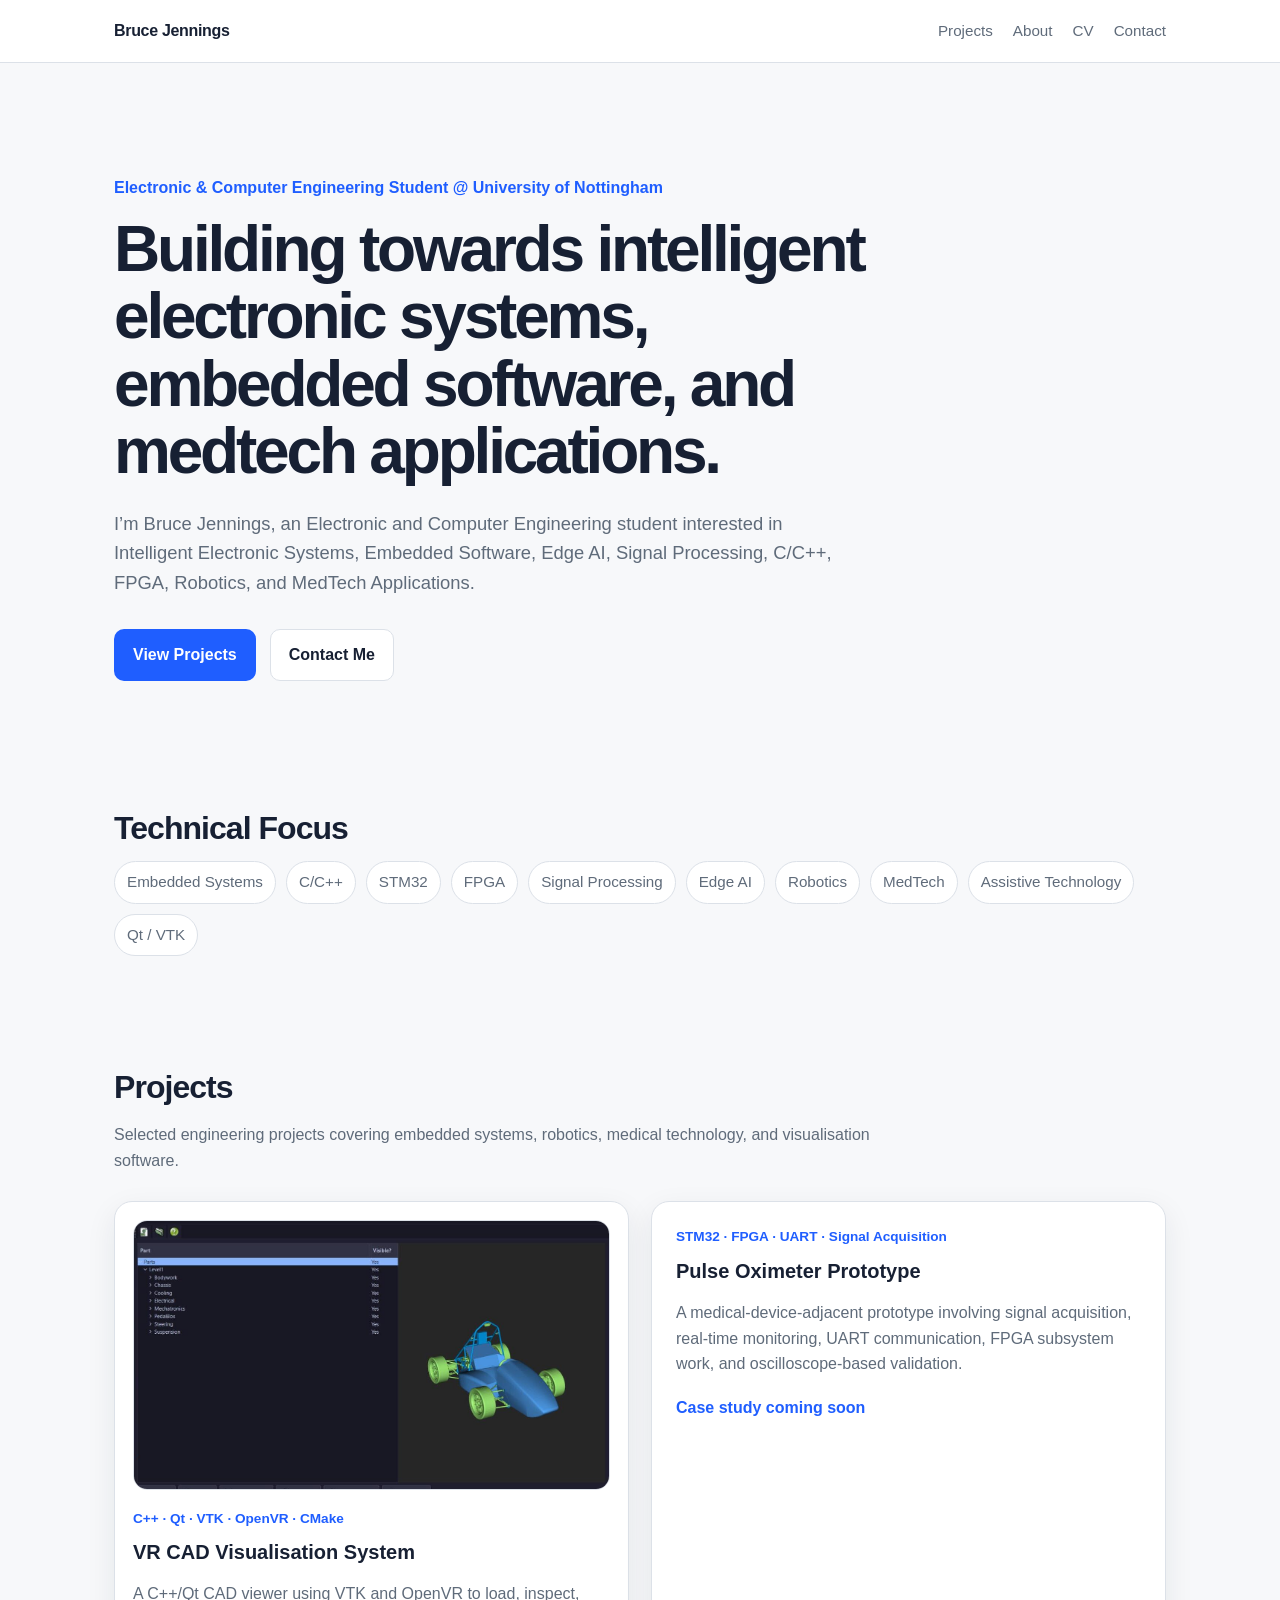
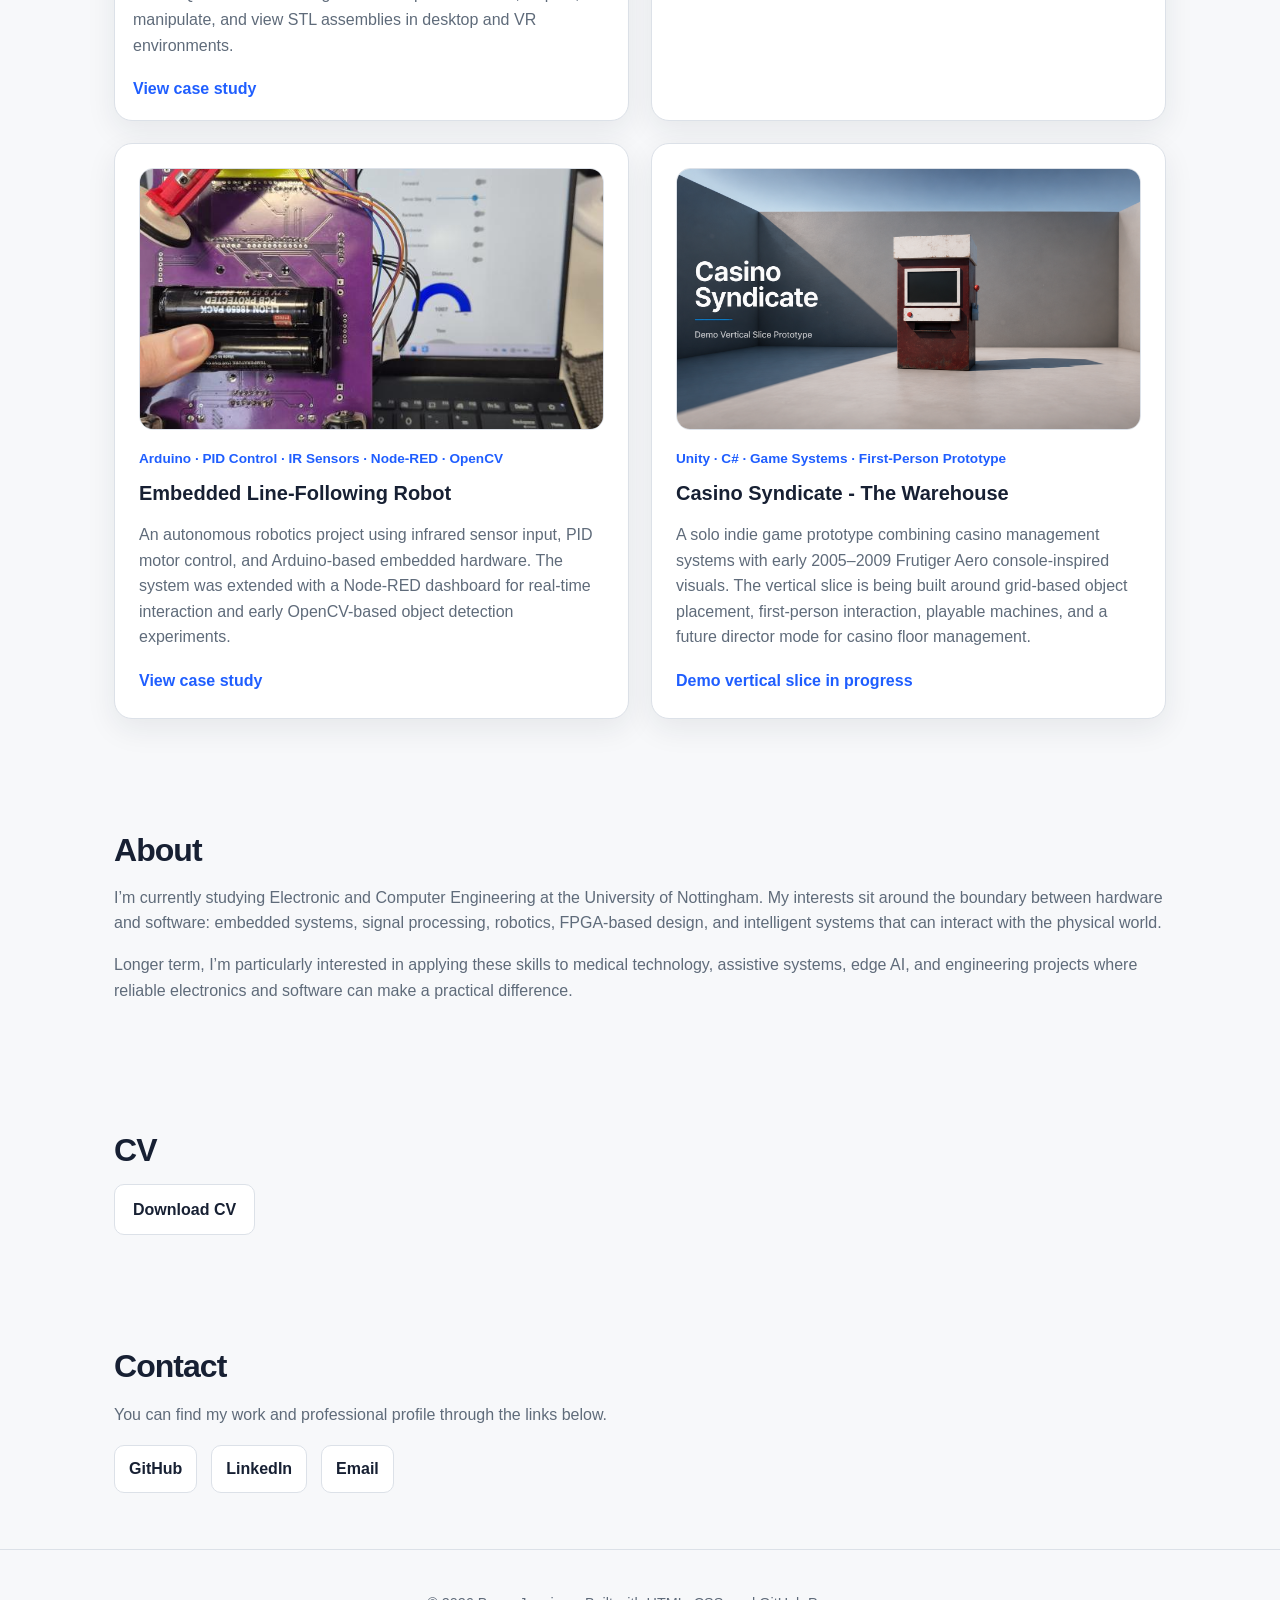
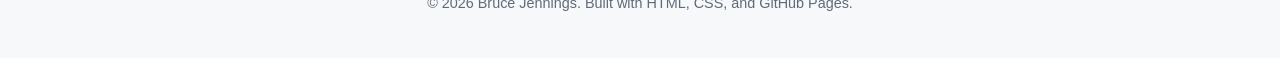
==== index.html @ 576ebb27 "Add embedded line-following robot case study" ====
﻿<!DOCTYPE html>
<html lang="en">
<head>
    <meta charset="UTF-8" />
    <meta name="viewport" content="width=device-width, initial-scale=1.0" />

    <title>Bruce Jennings | Electronic & Computer Engineering</title>

    <meta name="description"
          content="Personal portfolio of Bruce Jennings, an Electronic and Computer Engineering student interested in embedded software, intelligent electronic systems, edge AI, signal processing, FPGA, robotics, and medtech applications." />

    <link rel="stylesheet" href="style.css?v=4" />
</head>

<body>
    <header class="site-header">
        <nav class="nav">
            <a href="#home" class="logo">Bruce Jennings</a>

            <div class="nav-links">
                <a href="#projects">Projects</a>
                <a href="#about">About</a>
                <a href="#cv">CV</a>
                <a href="#contact">Contact</a>
            </div>
        </nav>
    </header>

    <main>
        <section id="home" class="hero">
            <div class="hero-content">
                <p class="eyebrow">Electronic & Computer Engineering Student @ University of Nottingham</p>

                <h1>Building towards intelligent electronic systems, embedded software, and medtech applications.</h1>

                <p class="hero-text">
                    I’m Bruce Jennings, an Electronic and Computer Engineering student interested in Intelligent Electronic Systems,
                    Embedded Software, Edge AI, Signal Processing, C/C++, FPGA, Robotics, and MedTech Applications.
                </p>

                <div class="hero-actions">
                    <a href="#projects" class="button primary">View Projects</a>
                    <a href="#contact" class="button secondary">Contact Me</a>
                </div>
            </div>
        </section>

        <section class="section" id="focus">
            <h2>Technical Focus</h2>

            <div class="tag-list">
                <span>Embedded Systems</span>
                <span>C/C++</span>
                <span>STM32</span>
                <span>FPGA</span>
                <span>Signal Processing</span>
                <span>Edge AI</span>
                <span>Robotics</span>
                <span>MedTech</span>
                <span>Assistive Technology</span>
                <span>Qt / VTK</span>
            </div>
        </section>

        <section class="section" id="projects">
            <div class="section-heading">
                <h2>Projects</h2>
                <p>Selected engineering projects covering embedded systems, robotics, medical technology, and visualisation software.</p>
            </div>

            <div class="project-grid">
                <article class="project-card featured-project">
                    <a href="projects/vr-cad-visualisation-system.html" class="project-image-link">
                        <img src="assets/images/projects/vr-cad/vr-cad-ui.jpg"
                             alt="Desktop interface of the VR CAD Visualisation System"
                             class="project-image" />
                    </a>

                    <div class="project-meta">C++ · Qt · VTK · OpenVR · CMake</div>
                    <h3>VR CAD Visualisation System</h3>
                    <p>
                        A C++/Qt CAD viewer using VTK and OpenVR to load, inspect, manipulate, and view STL assemblies
                        in desktop and VR environments.
                    </p>
                    <a href="projects/vr-cad-visualisation-system.html" class="project-link">View case study</a>
                </article>

                <article class="project-card">
                    <div class="project-meta">STM32 · FPGA · UART · Signal Acquisition</div>
                    <h3>Pulse Oximeter Prototype</h3>
                    <p>
                        A medical-device-adjacent prototype involving signal acquisition, real-time monitoring,
                        UART communication, FPGA subsystem work, and oscilloscope-based validation.
                    </p>
                    <a href="#" class="project-link">Case study coming soon</a>
                </article>

                <article class="project-card">
                    <a href="projects/embedded-line-following-robot.html" class="project-image-link">
                        <img src="assets/images/projects/line-following-robot/node-red-interface.jpg"
                             alt="Embedded line-following robot with Node-RED dashboard interface"
                             class="project-image" />
                    </a>

                    <div class="project-meta">Arduino · PID Control · IR Sensors · Node-RED · OpenCV</div>
                    <h3>Embedded Line-Following Robot</h3>
                    <p>
                        An autonomous robotics project using infrared sensor input, PID motor control, and Arduino-based embedded hardware.
                        The system was extended with a Node-RED dashboard for real-time interaction and early OpenCV-based object detection experiments.
                    </p>
                    <a href="projects/embedded-line-following-robot.html" class="project-link">View case study</a>
                </article>

                <article class="project-card">
                    <a href="#" class="project-image-link">
                        <img src="assets/images/projects/casino-syndicate-thumbnail/casino-syndicate-thumbnail.png"
                             alt="Casino Syndicate vertical slice prototype showing a rusty slot machine in a greybox demo environment"
                             class="project-image" />
                    </a>

                    <div class="project-meta">Unity · C# · Game Systems · First-Person Prototype</div>
                    <h3>Casino Syndicate - The Warehouse</h3>
                    <p>
                        A solo indie game prototype combining casino management systems with early 2005–2009 Frutiger Aero console-inspired visuals. 
                        The vertical slice is being built around grid-based object placement, first-person interaction, playable machines, 
                        and a future director mode for casino floor management.

                    </p>
                    <a href="#" class="project-link">Demo vertical slice in progress</a>
                </article>
            </div>
        </section>

        <section class="section about-section" id="about">
            <div>
                <h2>About</h2>
                <p>
                    I’m currently studying Electronic and Computer Engineering at the University of Nottingham.
                    My interests sit around the boundary between hardware and software: embedded systems, signal processing,
                    robotics, FPGA-based design, and intelligent systems that can interact with the physical world.
                </p>

                <p>
                    Longer term, I’m particularly interested in applying these skills to medical technology,
                    assistive systems, edge AI, and engineering projects where reliable electronics and software can make
                    a practical difference.
                </p>
            </div>
        </section>

        <section class="section" id="cv">
            <h2>CV</h2>

            <a href="assets/cv/Bruce_Jennings_CV.pdf" class="button secondary">Download CV</a>
        </section>

        <section class="section" id="contact">
            <h2>Contact</h2>
            <p>
                You can find my work and professional profile through the links below.
            </p>

            <div class="contact-links">
                <a href="https://github.com/br-je" target="_blank" rel="noopener noreferrer">GitHub</a>
                <a href="https://www.linkedin.com/" target="_blank" rel="noopener noreferrer">LinkedIn</a>
                <a href="mailto:bruce.jennings.email0@gmail.com">Email</a>
            </div>
        </section>
    </main>

    <footer class="site-footer">
        <p>© 2026 Bruce Jennings. Built with HTML, CSS, and GitHub Pages.</p>
    </footer>
</body>
</html>
---- style.css ----
﻿:root {
    --bg: #f7f8fa;
    --surface: #ffffff;
    --text: #172033;
    --muted: #5f6b7a;
    --border: #dce1e8;
    --accent: #1f5eff;
    --accent-dark: #1746bd;
    --card-shadow: 0 10px 30px rgba(23, 32, 51, 0.08);
}

* {
    box-sizing: border-box;
}

html {
    scroll-behavior: smooth;
}

body {
    margin: 0;
    font-family: Arial, Helvetica, sans-serif;
    background: var(--bg);
    color: var(--text);
    line-height: 1.6;
}

a {
    color: inherit;
}

.site-header {
    background: rgba(255, 255, 255, 0.92);
    border-bottom: 1px solid var(--border);
    position: sticky;
    top: 0;
    z-index: 10;
    backdrop-filter: blur(10px);
}

.nav {
    max-width: 1100px;
    margin: 0 auto;
    padding: 18px 24px;
    display: flex;
    justify-content: space-between;
    align-items: center;
}

.logo {
    font-weight: 700;
    text-decoration: none;
    letter-spacing: -0.02em;
}

.nav-links {
    display: flex;
    gap: 20px;
}

    .nav-links a {
        text-decoration: none;
        color: var(--muted);
        font-size: 0.95rem;
    }

        .nav-links a:hover {
            color: var(--accent);
        }

.hero {
    max-width: 1100px;
    margin: 0 auto;
    padding: 96px 24px 72px;
}

.hero-content {
    max-width: 820px;
}

.eyebrow {
    color: var(--accent);
    font-weight: 700;
    margin-bottom: 16px;
}

h1 {
    font-size: clamp(2.2rem, 5vw, 4.4rem);
    line-height: 1.05;
    letter-spacing: -0.05em;
    margin: 0 0 24px;
}

.hero-text {
    font-size: 1.15rem;
    color: var(--muted);
    max-width: 720px;
    margin-bottom: 32px;
}

.hero-actions {
    display: flex;
    flex-wrap: wrap;
    gap: 14px;
}

.button {
    display: inline-block;
    padding: 12px 18px;
    border-radius: 10px;
    text-decoration: none;
    font-weight: 700;
    border: 1px solid transparent;
}

    .button.primary {
        background: var(--accent);
        color: white;
    }

        .button.primary:hover {
            background: var(--accent-dark);
        }

    .button.secondary {
        background: var(--surface);
        border-color: var(--border);
        color: var(--text);
    }

        .button.secondary:hover {
            border-color: var(--accent);
            color: var(--accent);
        }

.section {
    max-width: 1100px;
    margin: 0 auto;
    padding: 56px 24px;
}

.section-heading {
    max-width: 760px;
    margin-bottom: 28px;
}

h2 {
    font-size: 2rem;
    line-height: 1.2;
    letter-spacing: -0.03em;
    margin: 0 0 14px;
}

h3 {
    font-size: 1.25rem;
    line-height: 1.3;
    margin: 10px 0 12px;
}

.section p {
    color: var(--muted);
}

.tag-list {
    display: flex;
    flex-wrap: wrap;
    gap: 10px;
}

    .tag-list span {
        background: var(--surface);
        border: 1px solid var(--border);
        padding: 8px 12px;
        border-radius: 999px;
        color: var(--muted);
        font-size: 0.95rem;
    }

.project-grid {
    display: grid;
    grid-template-columns: repeat(2, minmax(0, 1fr));
    gap: 22px;
}

.project-card {
    background: var(--surface);
    border: 1px solid var(--border);
    border-radius: 18px;
    padding: 24px;
    box-shadow: var(--card-shadow);
}

.project-meta {
    color: var(--accent);
    font-size: 0.85rem;
    font-weight: 700;
}

.project-card p {
    color: var(--muted);
    margin-bottom: 18px;
}

.project-link {
    color: var(--accent);
    font-weight: 700;
    text-decoration: none;
}

    .project-link:hover {
        text-decoration: underline;
    }

.project-image-link {
    display: block;
    width: 100%;
    margin-bottom: 18px;
    border-radius: 14px;
    overflow: hidden;
    border: 1px solid var(--border);
    background: var(--bg);
}

.project-image {
    display: block;
    width: 100%;
    max-width: 100%;
    height: auto;
    aspect-ratio: 16 / 9;
    object-fit: cover;
    background: #111827;
    transition: transform 0.25s ease;
}

.project-image-link:hover .project-image {
    transform: scale(1.03);
}

.featured-project {
    padding: 18px;
}

.about-section {
    display: grid;
    grid-template-columns: 1fr;
}

.contact-links {
    display: flex;
    flex-wrap: wrap;
    gap: 14px;
    margin-top: 18px;
}

    .contact-links a {
        background: var(--surface);
        border: 1px solid var(--border);
        border-radius: 10px;
        padding: 10px 14px;
        text-decoration: none;
        font-weight: 700;
    }

        .contact-links a:hover {
            border-color: var(--accent);
            color: var(--accent);
        }

.site-footer {
    border-top: 1px solid var(--border);
    padding: 28px 24px;
    text-align: center;
    color: var(--muted);
    font-size: 0.9rem;
}

@media (max-width: 760px) {
    .nav {
        align-items: flex-start;
        gap: 14px;
        flex-direction: column;
    }

    .nav-links {
        flex-wrap: wrap;
        gap: 12px;
    }

    .hero {
        padding-top: 64px;
    }

    .project-grid {
        grid-template-columns: 1fr;
    }
}

.project-hero {
    max-width: 1100px;
    margin: 0 auto;
    padding: 72px 24px 40px;
}

.back-link {
    display: inline-block;
    margin-bottom: 28px;
    color: var(--muted);
    text-decoration: none;
    font-weight: 700;
}

    .back-link:hover {
        color: var(--accent);
    }

.project-showcase {
    padding-top: 24px;
}

.case-study-image {
    width: 100%;
    display: block;
    border-radius: 18px;
    border: 1px solid var(--border);
    box-shadow: var(--card-shadow);
    background: var(--surface);
    object-fit: cover;
}

    .case-study-image.large {
        margin-bottom: 22px;
    }

.image-grid {
    display: grid;
    grid-template-columns: repeat(2, minmax(0, 1fr));
    gap: 22px;
}

    .image-grid .case-study-image {
        aspect-ratio: 16 / 9;
    }

.case-study-layout {
    display: grid;
    grid-template-columns: minmax(0, 2fr) minmax(260px, 1fr);
    gap: 32px;
    align-items: start;
}

.case-study-main {
    background: var(--surface);
    border: 1px solid var(--border);
    border-radius: 18px;
    padding: 28px;
    box-shadow: var(--card-shadow);
}

    .case-study-main h2 {
        font-size: 1.45rem;
        margin-top: 28px;
    }

        .case-study-main h2:first-child {
            margin-top: 0;
        }

.case-study-list {
    color: var(--muted);
    padding-left: 20px;
}

    .case-study-list li {
        margin-bottom: 8px;
    }

.case-study-sidebar {
    display: grid;
    gap: 18px;
}

.sidebar-card {
    background: var(--surface);
    border: 1px solid var(--border);
    border-radius: 18px;
    padding: 22px;
    box-shadow: var(--card-shadow);
}

    .sidebar-card h3 {
        margin-top: 0;
    }

.tag-list.compact {
    gap: 8px;
}

    .tag-list.compact span {
        font-size: 0.85rem;
        padding: 7px 10px;
    }

@media (max-width: 860px) {
    .case-study-layout {
        grid-template-columns: 1fr;
    }

    .image-grid {
        grid-template-columns: 1fr;
    }
}
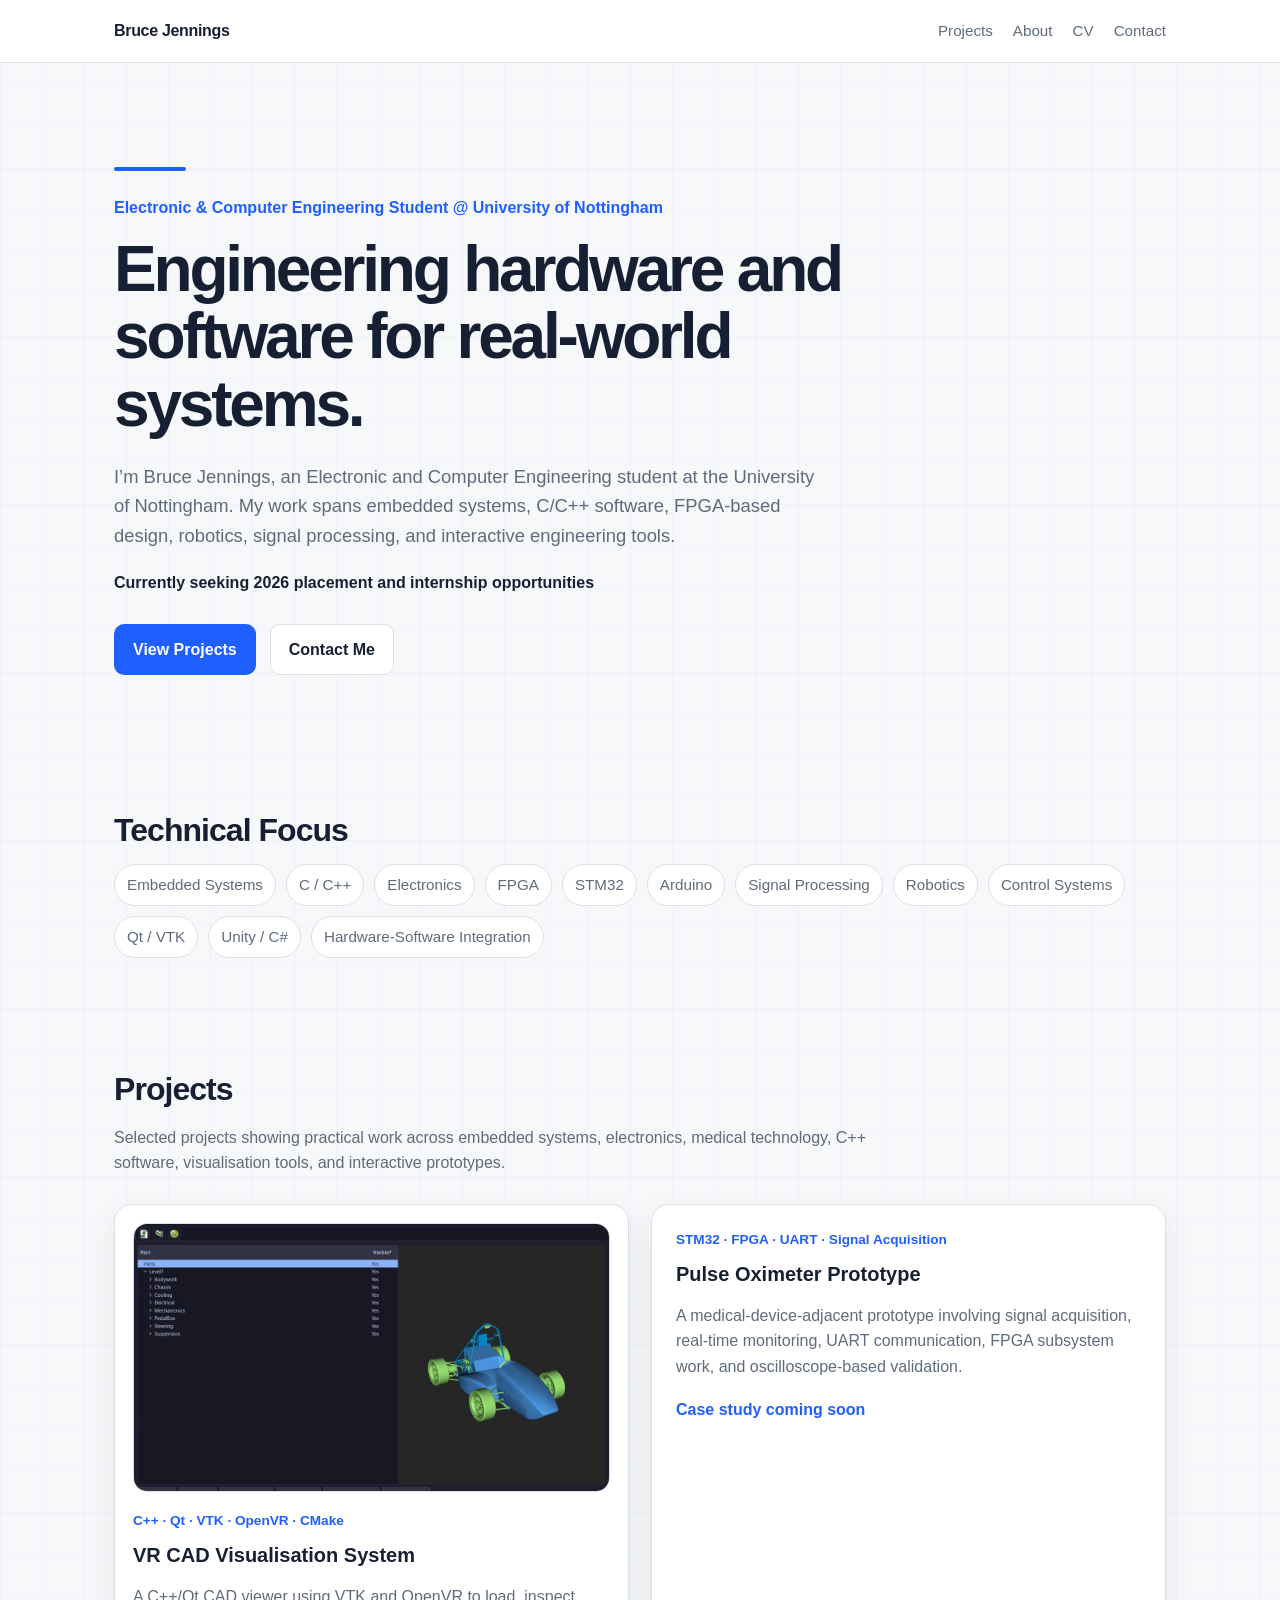
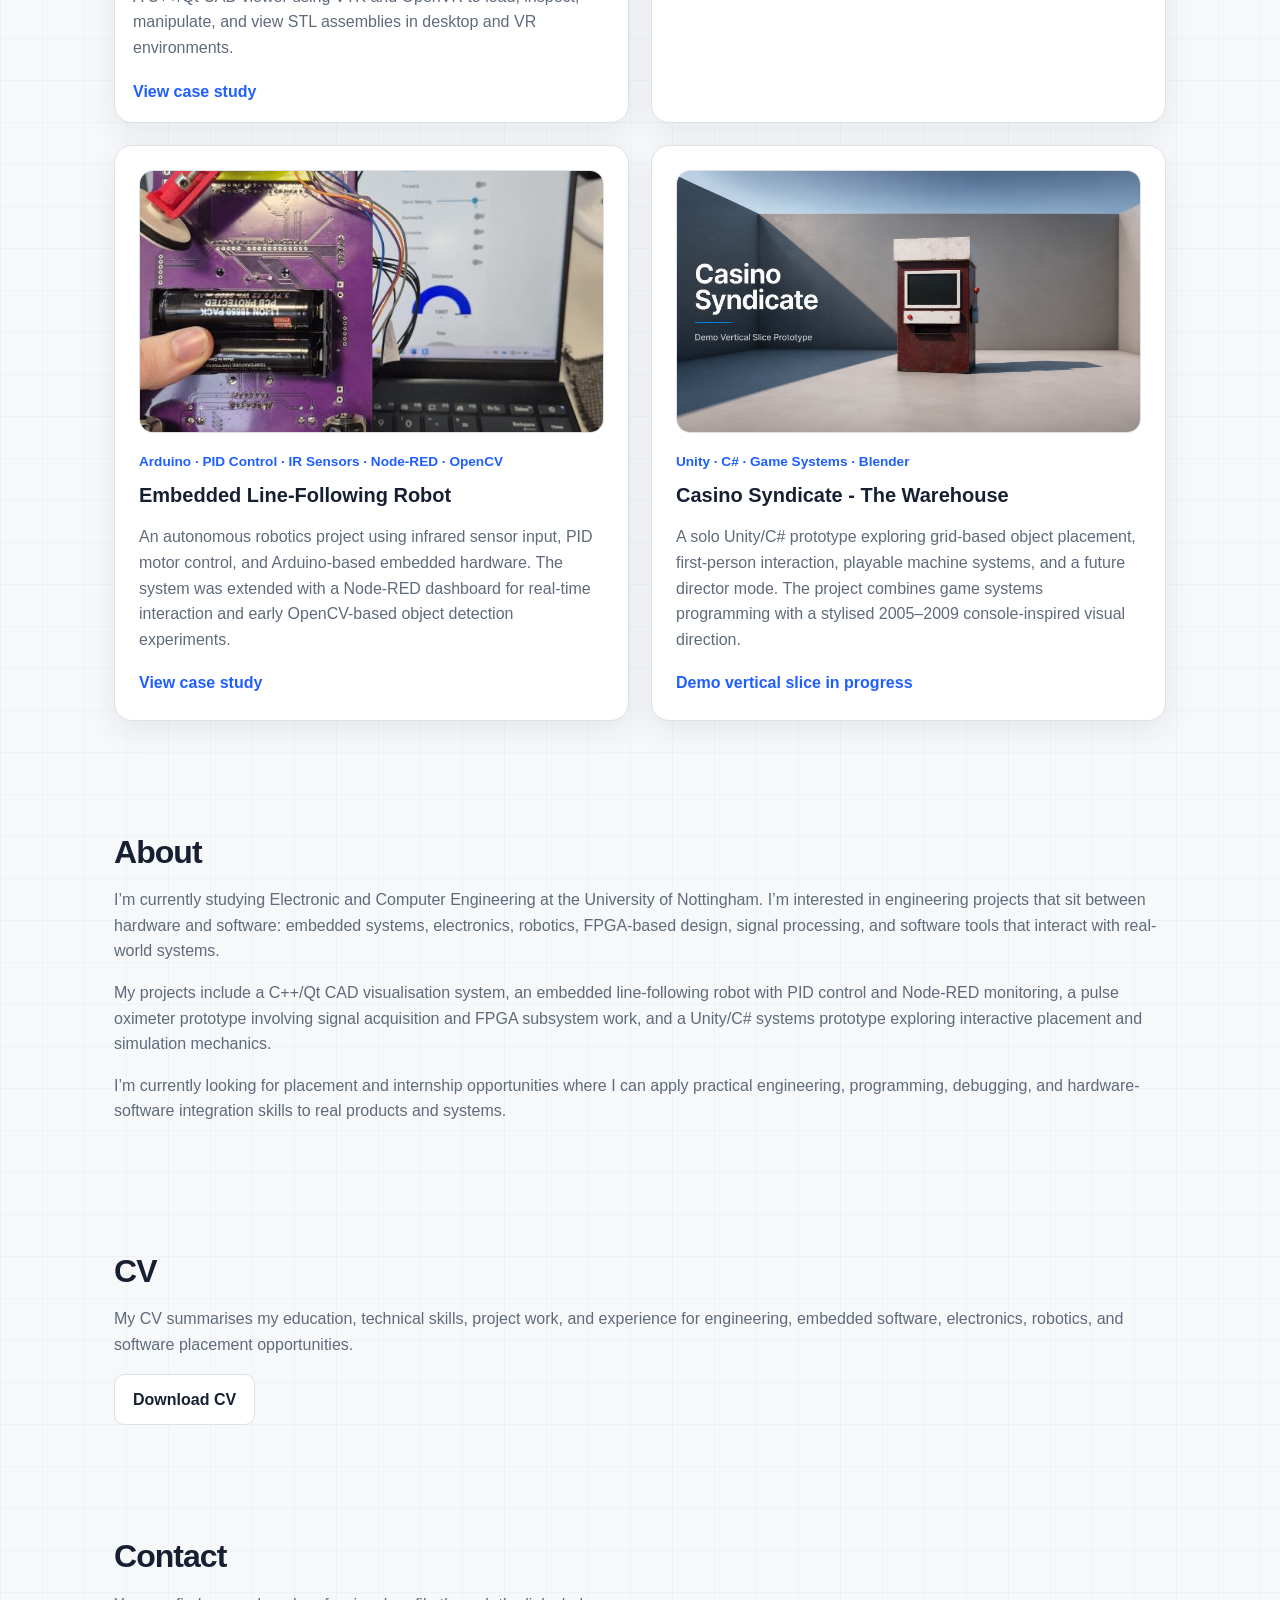
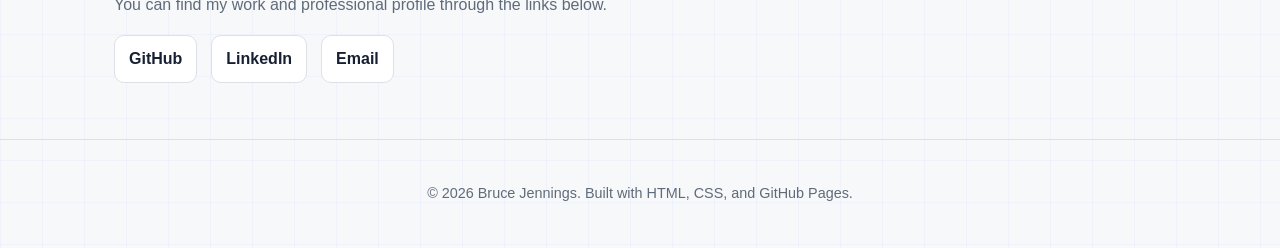
==== commit d4790f56: "Minor updates to style" ====
--- a/index.html
+++ b/index.html
@@ -7,7 +7,7 @@
     <title>Bruce Jennings | Electronic & Computer Engineering</title>
 
     <meta name="description"
-          content="Personal portfolio of Bruce Jennings, an Electronic and Computer Engineering student interested in embedded software, intelligent electronic systems, edge AI, signal processing, FPGA, robotics, and medtech applications." />
+          content="Engineering portfolio of Bruce Jennings, an Electronic and Computer Engineering student working across embedded systems, C/C++ software, FPGA, robotics, signal processing, visualisation tools, and hardware-software projects." />
 
     <link rel="stylesheet" href="style.css?v=4" />
 </head>
@@ -26,16 +26,22 @@
         </nav>
     </header>
 
+
     <main>
         <section id="home" class="hero">
             <div class="hero-content">
                 <p class="eyebrow">Electronic & Computer Engineering Student @ University of Nottingham</p>
 
-                <h1>Building towards intelligent electronic systems, embedded software, and medtech applications.</h1>
+                <h1>Engineering hardware and software for real-world systems.</h1>
 
                 <p class="hero-text">
-                    I’m Bruce Jennings, an Electronic and Computer Engineering student interested in Intelligent Electronic Systems,
-                    Embedded Software, Edge AI, Signal Processing, C/C++, FPGA, Robotics, and MedTech Applications.
+                    I’m Bruce Jennings, an Electronic and Computer Engineering student at the University of Nottingham.
+                    My work spans embedded systems, C/C++ software, FPGA-based design, robotics, signal processing,
+                    and interactive engineering tools.
+                </p>
+
+                <p class="status-line">
+                    Currently seeking 2026 placement and internship opportunities
                 </p>
 
                 <div class="hero-actions">
@@ -45,27 +51,31 @@
             </div>
         </section>
 
+
+
         <section class="section" id="focus">
             <h2>Technical Focus</h2>
 
             <div class="tag-list">
                 <span>Embedded Systems</span>
-                <span>C/C++</span>
+                <span>C / C++</span>
+                <span>Electronics</span>
+                <span>FPGA</span>
                 <span>STM32</span>
-                <span>FPGA</span>
+                <span>Arduino</span>
                 <span>Signal Processing</span>
-                <span>Edge AI</span>
                 <span>Robotics</span>
-                <span>MedTech</span>
-                <span>Assistive Technology</span>
+                <span>Control Systems</span>
                 <span>Qt / VTK</span>
+                <span>Unity / C#</span>
+                <span>Hardware-Software Integration</span>
             </div>
         </section>
 
         <section class="section" id="projects">
             <div class="section-heading">
                 <h2>Projects</h2>
-                <p>Selected engineering projects covering embedded systems, robotics, medical technology, and visualisation software.</p>
+                <p>Selected projects showing practical work across embedded systems, electronics, medical technology, C++ software, visualisation tools, and interactive prototypes.</p>
             </div>
 
             <div class="project-grid">
@@ -118,13 +128,11 @@
                              class="project-image" />
                     </a>
 
-                    <div class="project-meta">Unity · C# · Game Systems · First-Person Prototype</div>
+                    <div class="project-meta">Unity · C# · Game Systems · Blender</div>
                     <h3>Casino Syndicate - The Warehouse</h3>
                     <p>
-                        A solo indie game prototype combining casino management systems with early 2005–2009 Frutiger Aero console-inspired visuals. 
-                        The vertical slice is being built around grid-based object placement, first-person interaction, playable machines, 
-                        and a future director mode for casino floor management.
-
+                        A solo Unity/C# prototype exploring grid-based object placement, first-person interaction, playable machine systems,
+                        and a future director mode. The project combines game systems programming with a stylised 2005–2009 console-inspired visual direction.
                     </p>
                     <a href="#" class="project-link">Demo vertical slice in progress</a>
                 </article>
@@ -136,20 +144,30 @@
                 <h2>About</h2>
                 <p>
                     I’m currently studying Electronic and Computer Engineering at the University of Nottingham.
-                    My interests sit around the boundary between hardware and software: embedded systems, signal processing,
-                    robotics, FPGA-based design, and intelligent systems that can interact with the physical world.
+                    I’m interested in engineering projects that sit between hardware and software: embedded systems,
+                    electronics, robotics, FPGA-based design, signal processing, and software tools that interact with
+                    real-world systems.
                 </p>
 
                 <p>
-                    Longer term, I’m particularly interested in applying these skills to medical technology,
-                    assistive systems, edge AI, and engineering projects where reliable electronics and software can make
-                    a practical difference.
+                    My projects include a C++/Qt CAD visualisation system, an embedded line-following robot with PID control
+                    and Node-RED monitoring, a pulse oximeter prototype involving signal acquisition and FPGA subsystem work,
+                    and a Unity/C# systems prototype exploring interactive placement and simulation mechanics.
+                </p>
+
+                <p>
+                    I’m currently looking for placement and internship opportunities where I can apply practical engineering,
+                    programming, debugging, and hardware-software integration skills to real products and systems.
                 </p>
             </div>
         </section>
 
         <section class="section" id="cv">
             <h2>CV</h2>
+            <p>
+                My CV summarises my education, technical skills, project work, and experience for engineering,
+                embedded software, electronics, robotics, and software placement opportunities.
+            </p>
 
             <a href="assets/cv/Bruce_Jennings_CV.pdf" class="button secondary">Download CV</a>
         </section>
--- a/style.css
+++ b/style.css
@@ -20,7 +20,8 @@
 body {
     margin: 0;
     font-family: Arial, Helvetica, sans-serif;
-    background: var(--bg);
+    background: linear-gradient(rgba(31, 94, 255, 0.035) 1px, transparent 1px), linear-gradient(90deg, rgba(31, 94, 255, 0.035) 1px, transparent 1px), var(--bg);
+    background-size: 42px 42px;
     color: var(--text);
     line-height: 1.6;
 }
@@ -53,6 +54,12 @@
     letter-spacing: -0.02em;
 }
 
+.status-line {
+    color: var(--text);
+    font-weight: 700;
+    margin: -12px 0 28px;
+}
+
 .nav-links {
     display: flex;
     gap: 20px;
@@ -71,12 +78,38 @@
 .hero {
     max-width: 1100px;
     margin: 0 auto;
-    padding: 96px 24px 72px;
+    padding: 104px 24px 80px;
 }
 
 .hero-content {
-    max-width: 820px;
-}
+    max-width: 860px;
+    position: relative;
+}
+
+    .hero-content::before {
+        content: "";
+        display: block;
+        width: 72px;
+        height: 4px;
+        background: var(--accent);
+        border-radius: 999px;
+        margin-bottom: 24px;
+    }
+
+.hero-stats {
+    display: flex;
+    flex-wrap: wrap;
+    gap: 12px;
+    margin-top: 28px;
+    color: var(--muted);
+    font-weight: 700;
+    font-size: 0.9rem;
+}
+
+    .hero-stats span {
+        border-left: 3px solid var(--accent);
+        padding-left: 10px;
+    }
 
 .eyebrow {
     color: var(--accent);
@@ -236,6 +269,21 @@
     transform: scale(1.03);
 }
 
+.project-card {
+    background: var(--surface);
+    border: 1px solid var(--border);
+    border-radius: 18px;
+    padding: 24px;
+    box-shadow: var(--card-shadow);
+    transition: transform 0.25s ease, border-color 0.25s ease, box-shadow 0.25s ease;
+}
+
+    .project-card:hover {
+        transform: translateY(-4px);
+        border-color: rgba(31, 94, 255, 0.35);
+        box-shadow: 0 16px 40px rgba(23, 32, 51, 0.12);
+    }
+
 .featured-project {
     padding: 18px;
 }
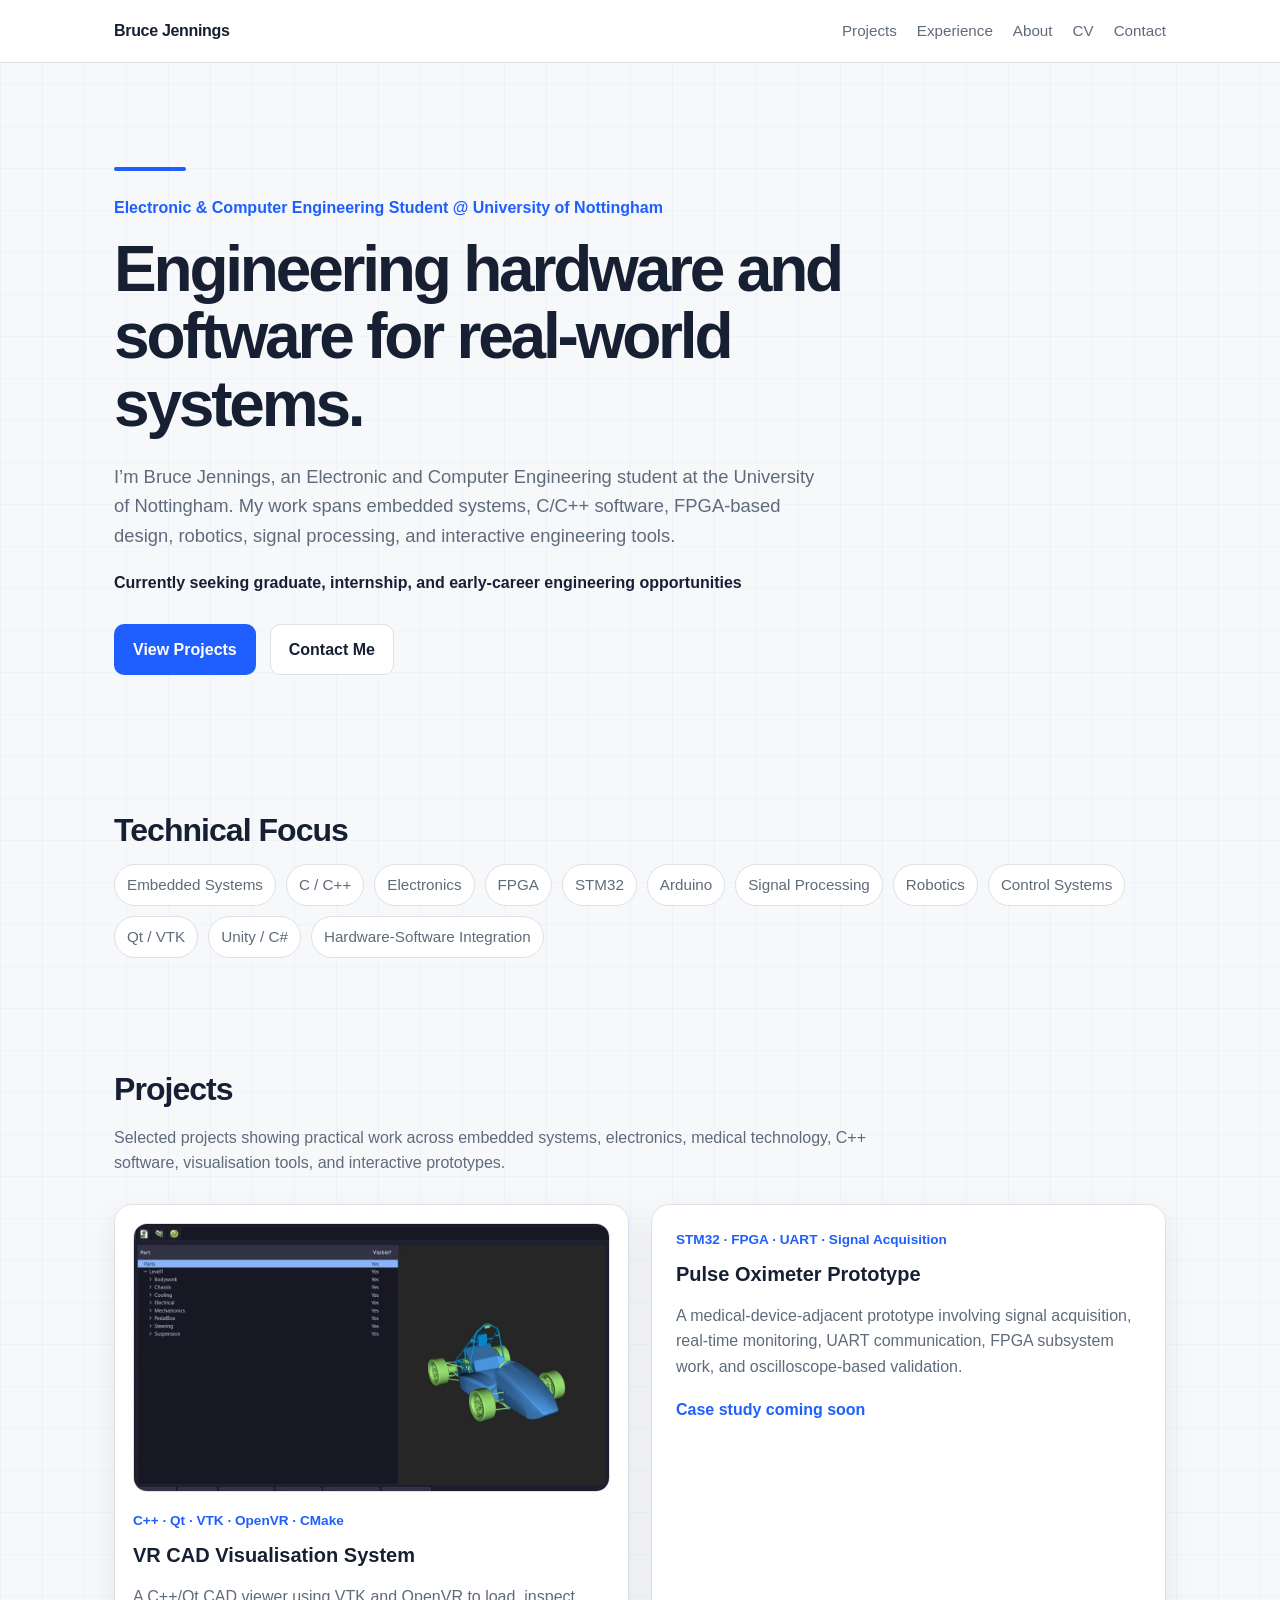
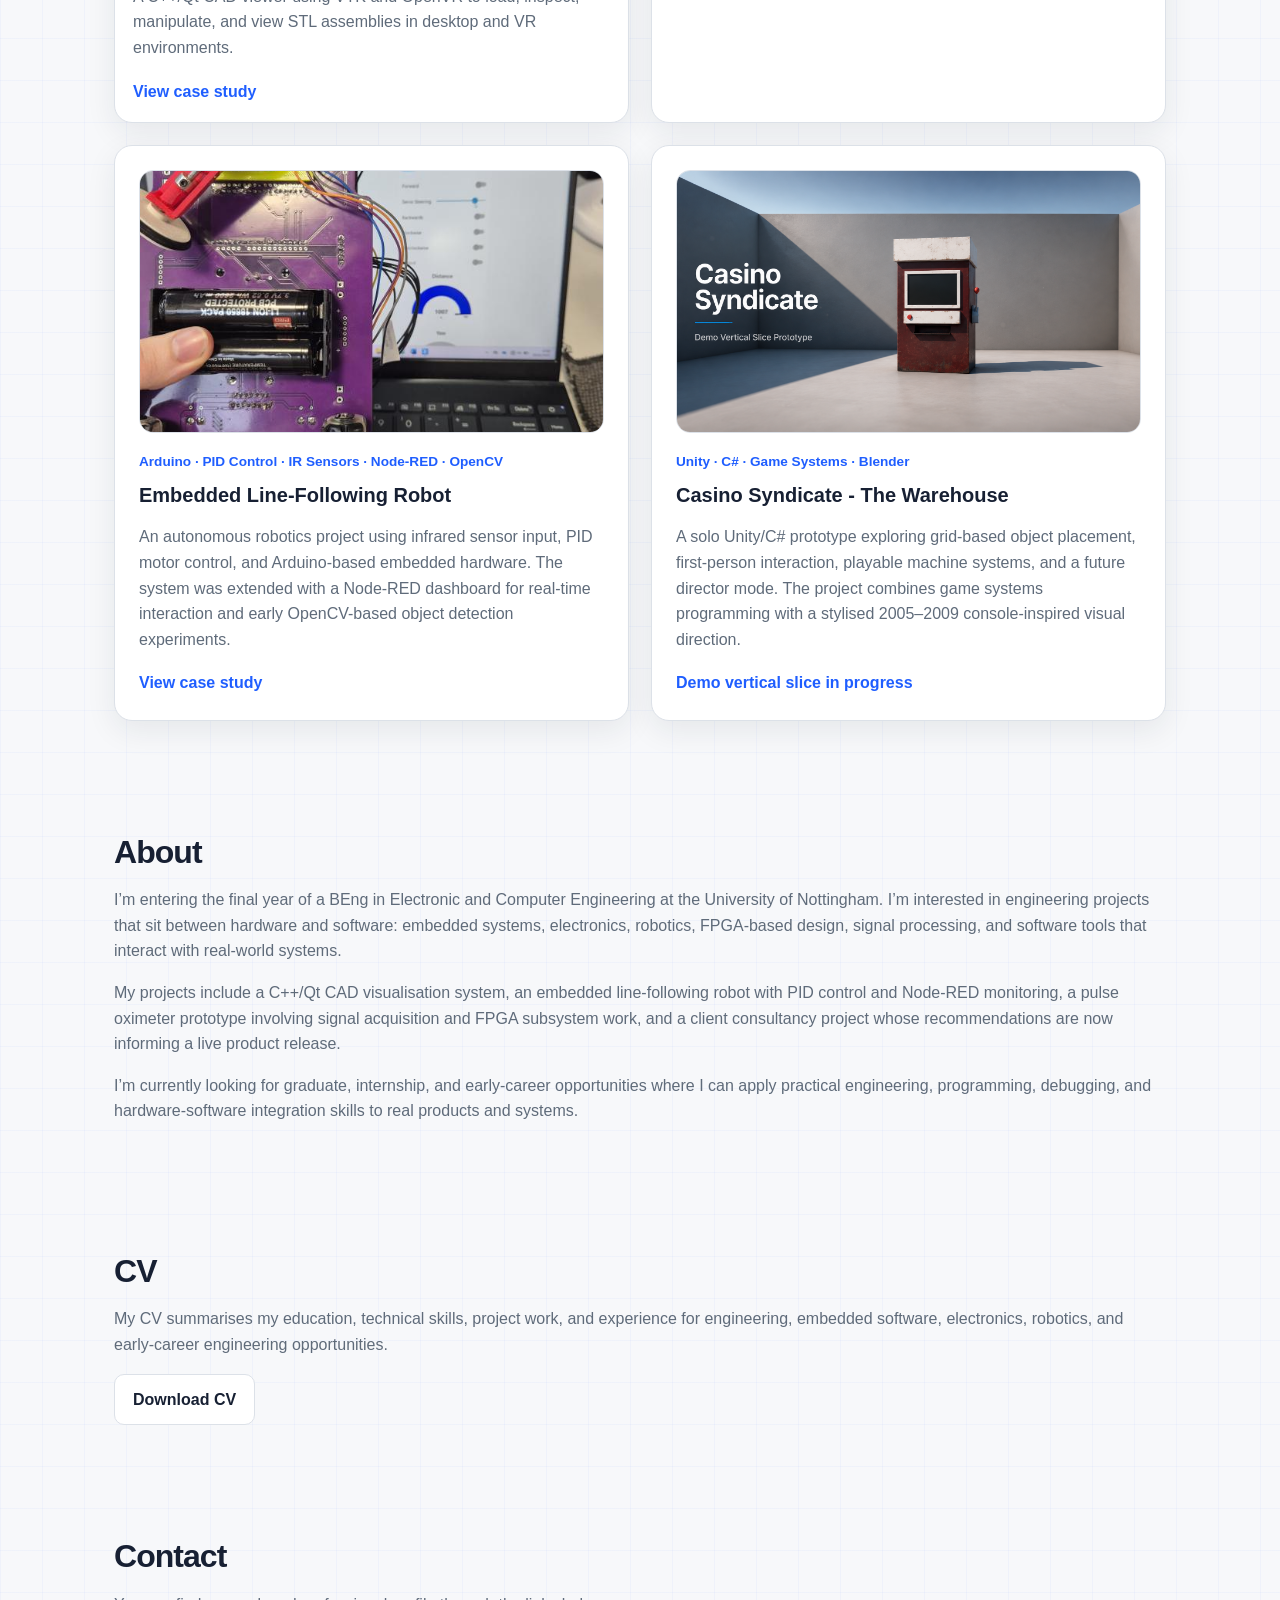
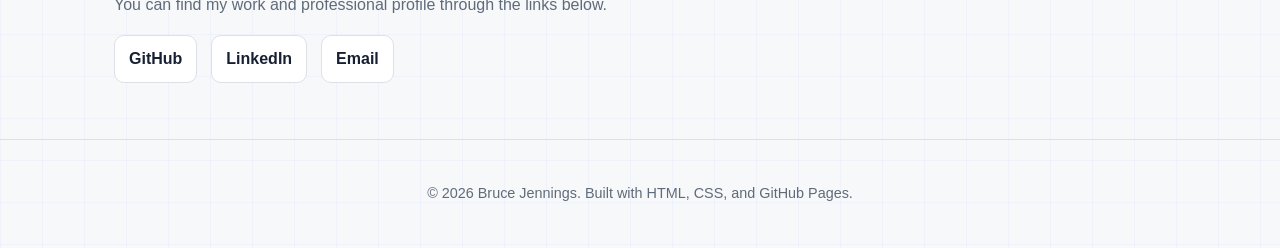
==== commit e8e74726: "Update website 13_07_26" ====
--- a/index.html
+++ b/index.html
@@ -1,4 +1,4 @@
-﻿<!DOCTYPE html>
+<!DOCTYPE html>
 <html lang="en">
 <head>
     <meta charset="UTF-8" />
@@ -9,7 +9,7 @@
     <meta name="description"
           content="Engineering portfolio of Bruce Jennings, an Electronic and Computer Engineering student working across embedded systems, C/C++ software, FPGA, robotics, signal processing, visualisation tools, and hardware-software projects." />
 
-    <link rel="stylesheet" href="style.css?v=4" />
+    <link rel="stylesheet" href="style.css?v=6" />
 </head>
 
 <body>
@@ -19,6 +19,7 @@
 
             <div class="nav-links">
                 <a href="#projects">Projects</a>
+                <a href="experience.html">Experience</a>
                 <a href="#about">About</a>
                 <a href="#cv">CV</a>
                 <a href="#contact">Contact</a>
@@ -41,7 +42,7 @@
                 </p>
 
                 <p class="status-line">
-                    Currently seeking 2026 placement and internship opportunities
+                    Currently seeking graduate, internship, and early-career engineering opportunities
                 </p>
 
                 <div class="hero-actions">
@@ -94,8 +95,7 @@
                     </p>
                     <a href="projects/vr-cad-visualisation-system.html" class="project-link">View case study</a>
                 </article>
-
-                <article class="project-card">
+<article class="project-card">
                     <div class="project-meta">STM32 · FPGA · UART · Signal Acquisition</div>
                     <h3>Pulse Oximeter Prototype</h3>
                     <p>
@@ -143,7 +143,7 @@
             <div>
                 <h2>About</h2>
                 <p>
-                    I’m currently studying Electronic and Computer Engineering at the University of Nottingham.
+                    I’m entering the final year of a BEng in Electronic and Computer Engineering at the University of Nottingham.
                     I’m interested in engineering projects that sit between hardware and software: embedded systems,
                     electronics, robotics, FPGA-based design, signal processing, and software tools that interact with
                     real-world systems.
@@ -152,12 +152,12 @@
                 <p>
                     My projects include a C++/Qt CAD visualisation system, an embedded line-following robot with PID control
                     and Node-RED monitoring, a pulse oximeter prototype involving signal acquisition and FPGA subsystem work,
-                    and a Unity/C# systems prototype exploring interactive placement and simulation mechanics.
+                    and a client consultancy project whose recommendations are now informing a live product release.
                 </p>
 
                 <p>
-                    I’m currently looking for placement and internship opportunities where I can apply practical engineering,
-                    programming, debugging, and hardware-software integration skills to real products and systems.
+                    I’m currently looking for graduate, internship, and early-career opportunities where I can apply practical
+                    engineering, programming, debugging, and hardware-software integration skills to real products and systems.
                 </p>
             </div>
         </section>
@@ -166,10 +166,10 @@
             <h2>CV</h2>
             <p>
                 My CV summarises my education, technical skills, project work, and experience for engineering,
-                embedded software, electronics, robotics, and software placement opportunities.
+                embedded software, electronics, robotics, and early-career engineering opportunities.
             </p>
 
-            <a href="assets/cv/Bruce_Jennings_CV.pdf" class="button secondary">Download CV</a>
+            <a href="assets/cv/Bruce-Jennings-CV.pdf" class="button secondary">Download CV</a>
         </section>
 
         <section class="section" id="contact">
@@ -180,7 +180,7 @@
 
             <div class="contact-links">
                 <a href="https://github.com/br-je" target="_blank" rel="noopener noreferrer">GitHub</a>
-                <a href="https://www.linkedin.com/" target="_blank" rel="noopener noreferrer">LinkedIn</a>
+                <a href="https://www.linkedin.com/" target="_blank" rel="noopener noreferrer">LinkedIn</a><!-- Replace with your full LinkedIn profile URL -->
                 <a href="mailto:bruce.jennings.email0@gmail.com">Email</a>
             </div>
         </section>
--- a/style.css
+++ b/style.css
@@ -1,4 +1,4 @@
-﻿:root {
+:root {
     --bg: #f7f8fa;
     --surface: #ffffff;
     --text: #172033;
@@ -96,20 +96,7 @@
         margin-bottom: 24px;
     }
 
-.hero-stats {
-    display: flex;
-    flex-wrap: wrap;
-    gap: 12px;
-    margin-top: 28px;
-    color: var(--muted);
-    font-weight: 700;
-    font-size: 0.9rem;
-}
-
-    .hero-stats span {
-        border-left: 3px solid var(--accent);
-        padding-left: 10px;
-    }
+
 
 .eyebrow {
     color: var(--accent);
@@ -456,4 +443,70 @@
     .image-grid {
         grid-template-columns: 1fr;
     }
-}+}
+
+.experience-grid {
+    display: grid;
+    grid-template-columns: repeat(2, minmax(0, 1fr));
+    gap: 22px;
+}
+
+.experience-card {
+    background: var(--surface);
+    border: 1px solid var(--border);
+    border-radius: 18px;
+    padding: 24px;
+    box-shadow: var(--card-shadow);
+}
+
+.experience-card p {
+    margin-bottom: 0;
+}
+
+.impact-box {
+    background: rgba(31, 94, 255, 0.06);
+    border: 1px solid rgba(31, 94, 255, 0.18);
+    border-radius: 14px;
+    padding: 18px;
+    margin: 22px 0;
+}
+
+.impact-box strong {
+    color: var(--text);
+}
+
+@media (max-width: 760px) {
+    .experience-grid {
+        grid-template-columns: 1fr;
+    }
+}
+
+
+.nav-links a[aria-current="page"] {
+    color: var(--accent);
+    font-weight: 700;
+}
+
+.experience-hero {
+    padding-bottom: 24px;
+}
+
+.experience-page-grid {
+    display: grid;
+    grid-template-columns: minmax(0, 2fr) minmax(260px, 1fr);
+    gap: 32px;
+    align-items: start;
+    padding-top: 24px;
+}
+
+.confidentiality-note {
+    font-size: 0.92rem;
+    font-style: italic;
+    margin-top: 28px;
+}
+
+@media (max-width: 860px) {
+    .experience-page-grid {
+        grid-template-columns: 1fr;
+    }
+}
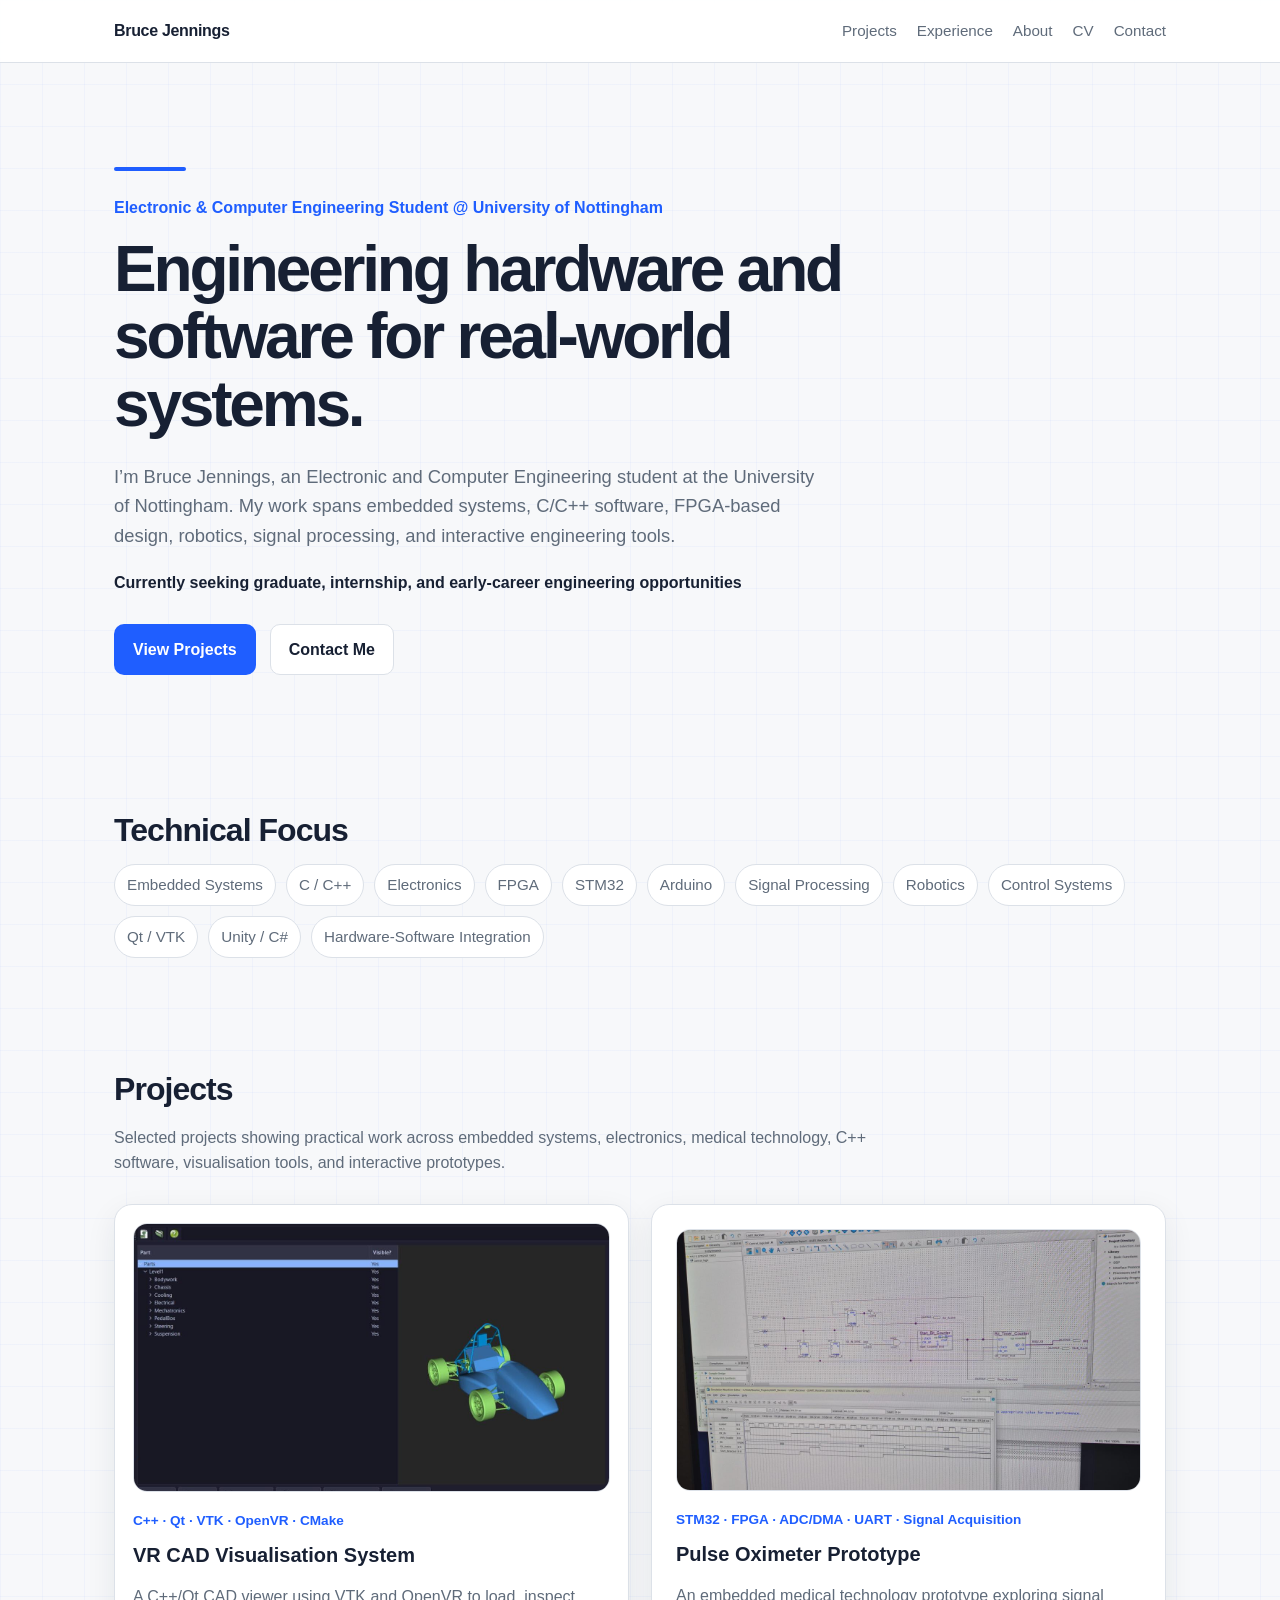
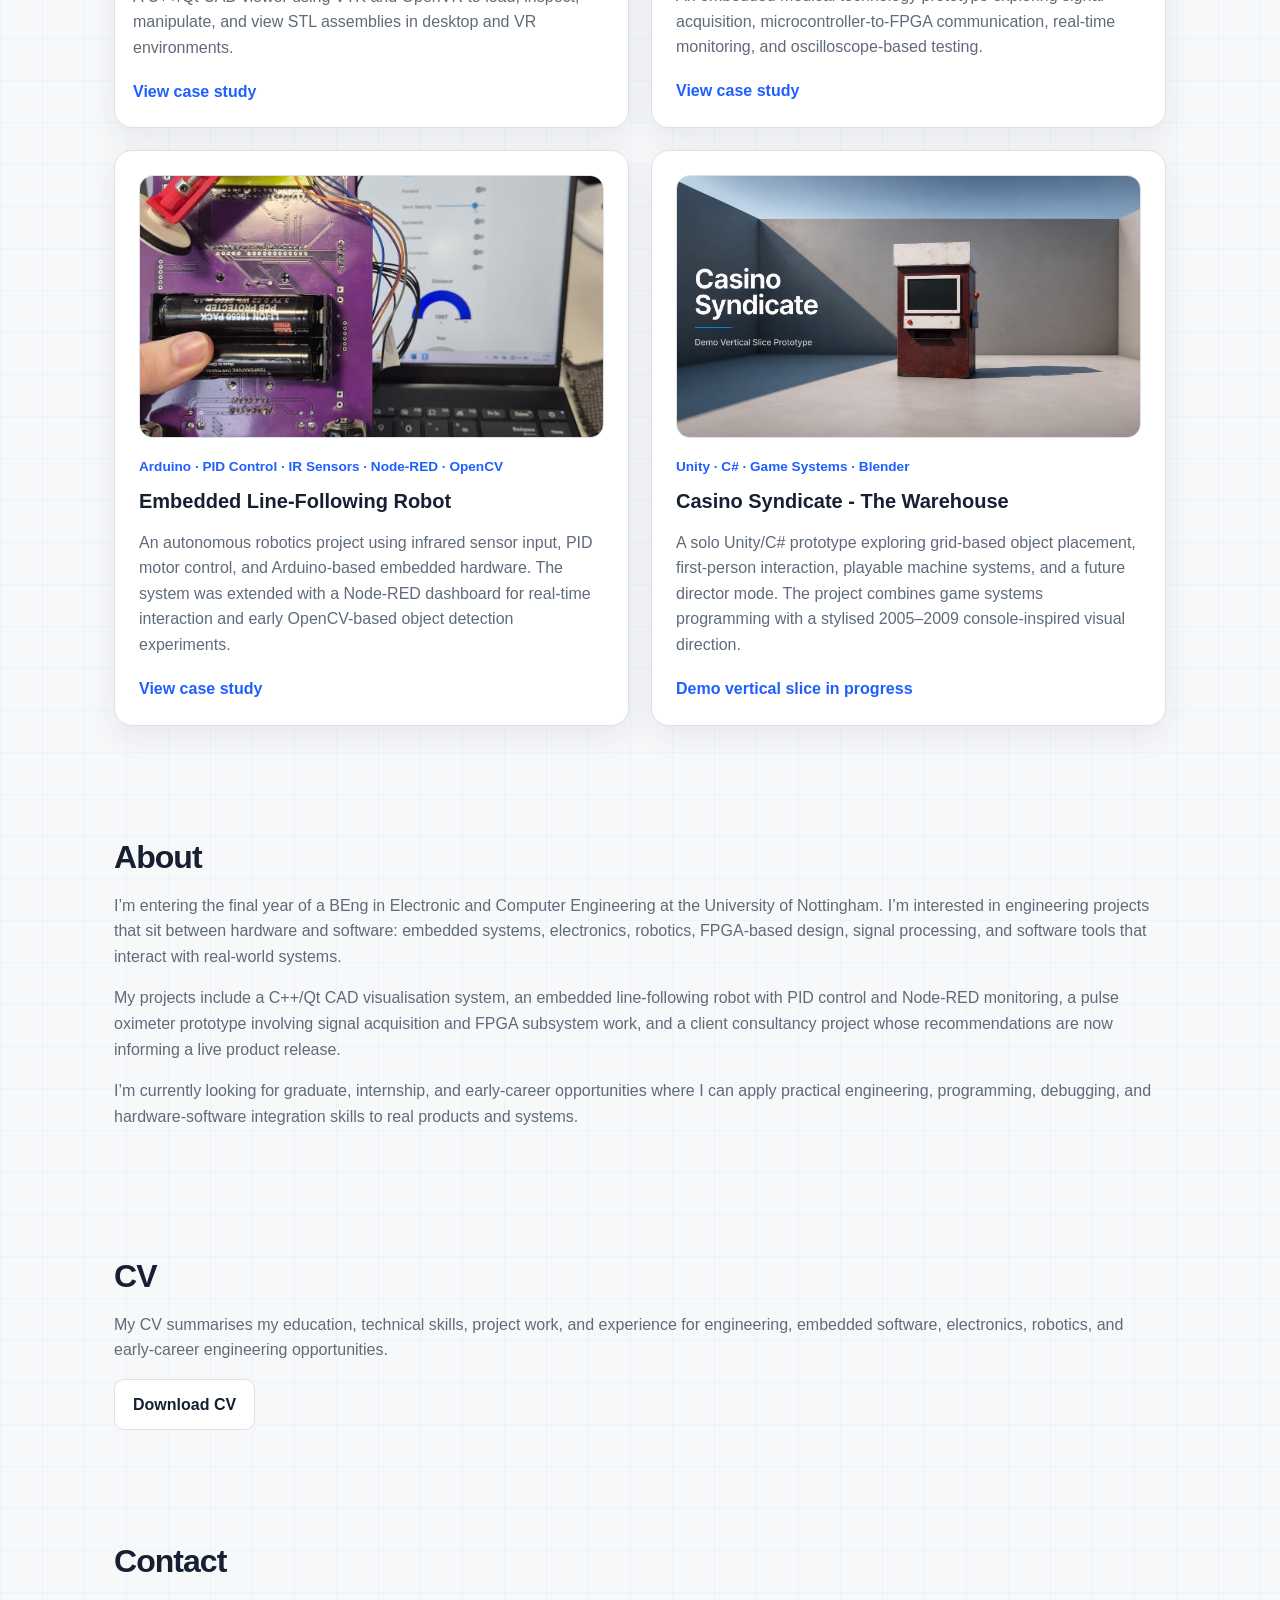
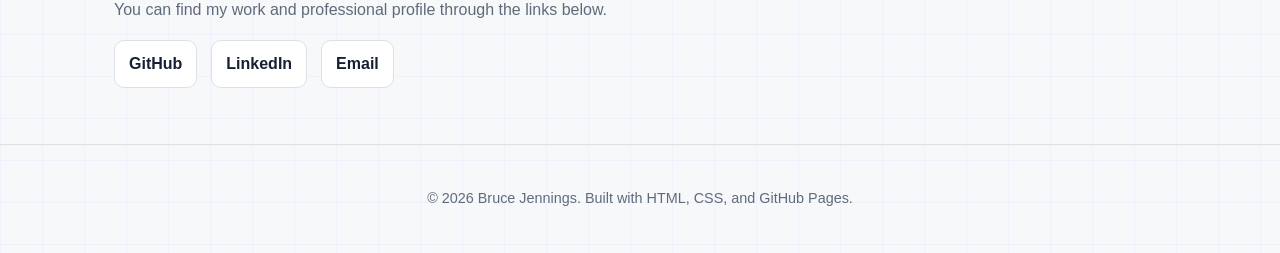
==== commit 625b12c6: "Added pulse oximeter project to portfolio" ====
--- a/index.html
+++ b/index.html
@@ -96,13 +96,18 @@
                     <a href="projects/vr-cad-visualisation-system.html" class="project-link">View case study</a>
                 </article>
 <article class="project-card">
-                    <div class="project-meta">STM32 · FPGA · UART · Signal Acquisition</div>
+                    <a href="projects/pulse-oximeter.html" class="project-image-link">
+                        <img src="assets/images/projects/pulse-oximeter/pulse-oximeter.jpg"
+                             alt="Pulse oximeter prototype hardware and signal acquisition setup"
+                             class="project-image" />
+                    </a>
+                    <div class="project-meta">STM32 · FPGA · ADC/DMA · UART · Signal Acquisition</div>
                     <h3>Pulse Oximeter Prototype</h3>
                     <p>
-                        A medical-device-adjacent prototype involving signal acquisition, real-time monitoring,
-                        UART communication, FPGA subsystem work, and oscilloscope-based validation.
+                        An embedded medical technology prototype exploring signal acquisition, microcontroller-to-FPGA
+                        communication, real-time monitoring, and oscilloscope-based testing.
                     </p>
-                    <a href="#" class="project-link">Case study coming soon</a>
+                    <a href="projects/pulse-oximeter.html" class="project-link">View case study</a>
                 </article>
 
                 <article class="project-card">
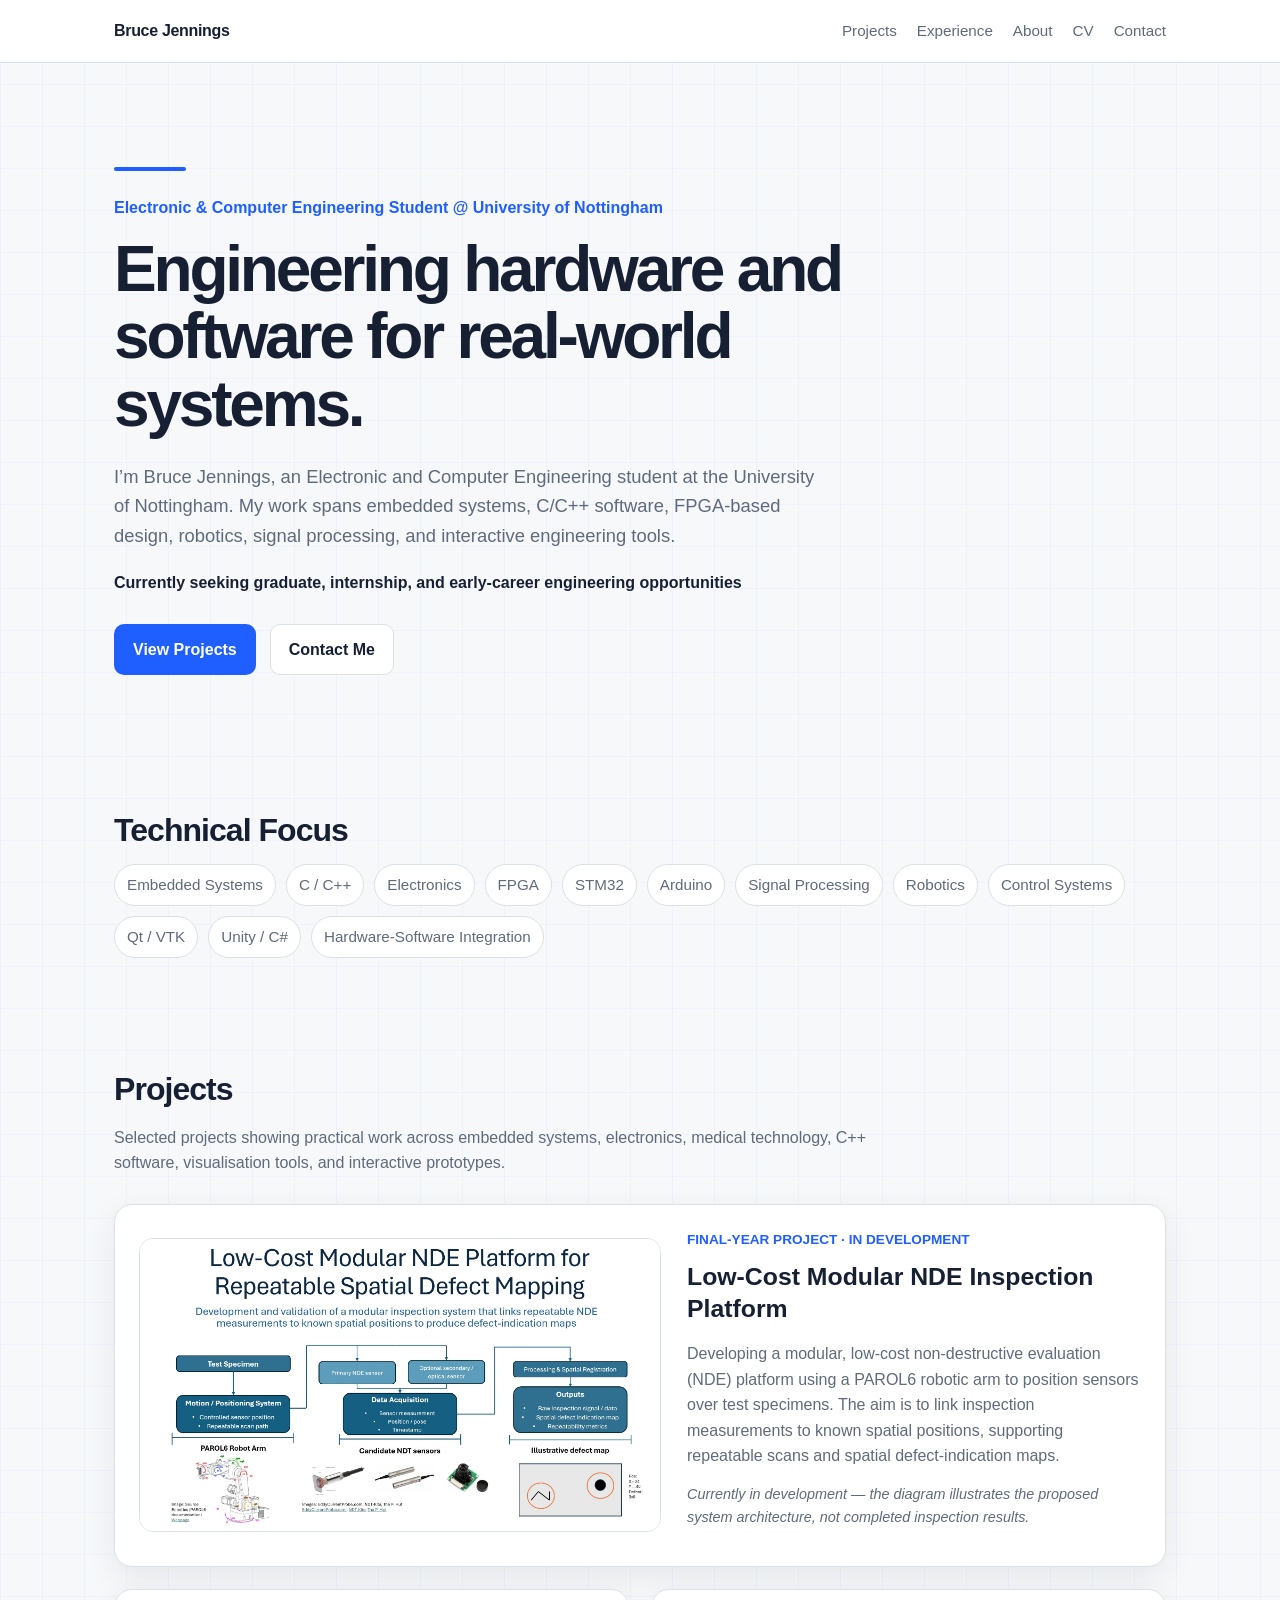
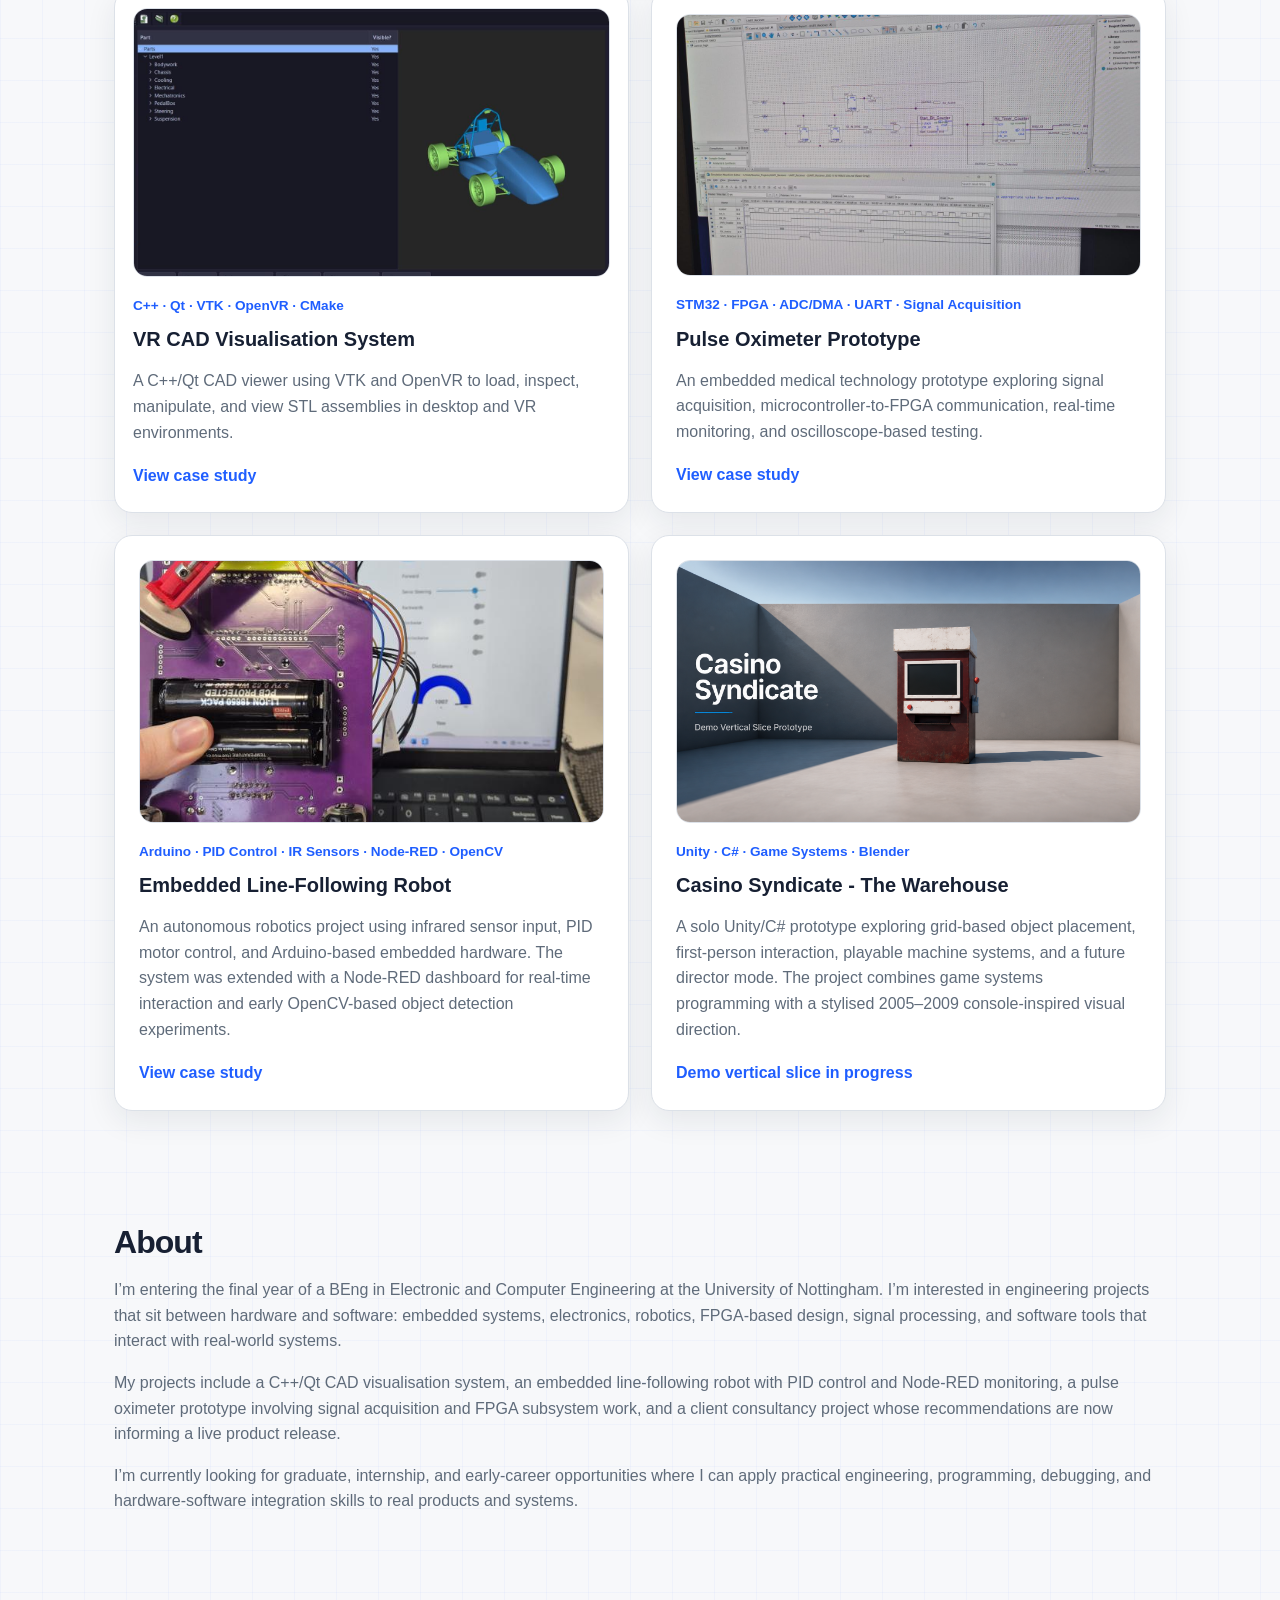
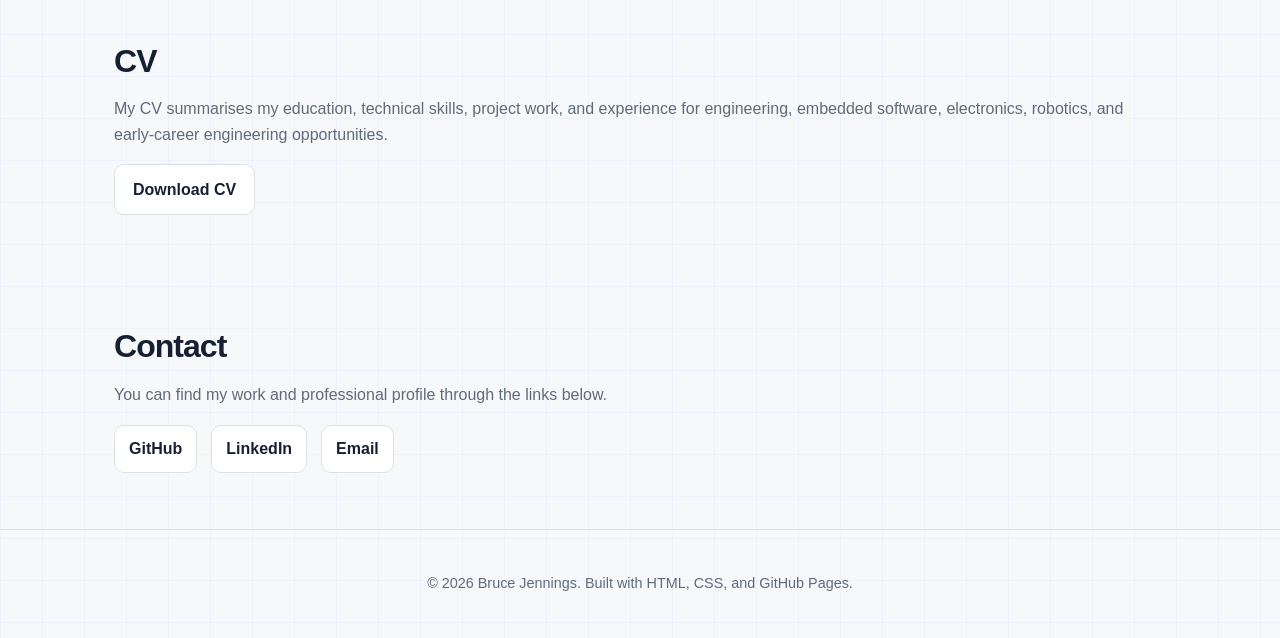
==== commit 38c24646: "Added NDE project template" ====
--- a/index.html
+++ b/index.html
@@ -80,6 +80,24 @@
             </div>
 
             <div class="project-grid">
+                <article class="project-card nde-feature-card">
+                    <a href="assets/images/projects/nde/NDE_image.jpg" class="nde-feature-image-link" target="_blank" rel="noopener noreferrer" aria-label="View NDE platform architecture illustration">
+                        <img src="assets/images/projects/nde/NDE_image.jpg"
+                             alt="Proposed modular NDE architecture linking robotic positioning, sensors, data acquisition and spatial defect mapping"
+                             class="nde-feature-image" />
+                    </a>
+                    <div class="nde-feature-content">
+                        <div class="project-meta">FINAL-YEAR PROJECT · IN DEVELOPMENT</div>
+                        <h3>Low-Cost Modular NDE Inspection Platform</h3>
+                        <p>
+                            Developing a modular, low-cost non-destructive evaluation (NDE) platform using a PAROL6 robotic arm
+                            to position sensors over test specimens. The aim is to link inspection measurements to known spatial
+                            positions, supporting repeatable scans and spatial defect-indication maps.
+                        </p>
+                        <p class="nde-progress-note">Currently in development — the diagram illustrates the proposed system architecture, not completed inspection results.</p>
+                    </div>
+                </article>
+
                 <article class="project-card featured-project">
                     <a href="projects/vr-cad-visualisation-system.html" class="project-image-link">
                         <img src="assets/images/projects/vr-cad/vr-cad-ui.jpg"
--- a/style.css
+++ b/style.css
@@ -510,3 +510,47 @@
         grid-template-columns: 1fr;
     }
 }
+
+/* Featured final-year NDE project on portfolio homepage */
+.nde-feature-card {
+    grid-column: 1 / -1;
+    display: grid;
+    grid-template-columns: minmax(0, 1.15fr) minmax(0, 1fr);
+    align-items: center;
+    gap: 26px;
+}
+
+.nde-feature-image-link {
+    display: block;
+    border: 1px solid var(--border);
+    border-radius: 14px;
+    overflow: hidden;
+    background: #fff;
+}
+
+.nde-feature-image {
+    display: block;
+    width: 100%;
+    height: auto;
+    object-fit: contain;
+}
+
+.nde-feature-content h3 {
+    font-size: 1.55rem;
+    margin-top: 10px;
+}
+
+.nde-feature-content p {
+    margin-bottom: 12px;
+}
+
+.nde-progress-note {
+    font-size: 0.9rem;
+    font-style: italic;
+}
+
+@media (max-width: 760px) {
+    .nde-feature-card {
+        grid-template-columns: 1fr;
+    }
+}
